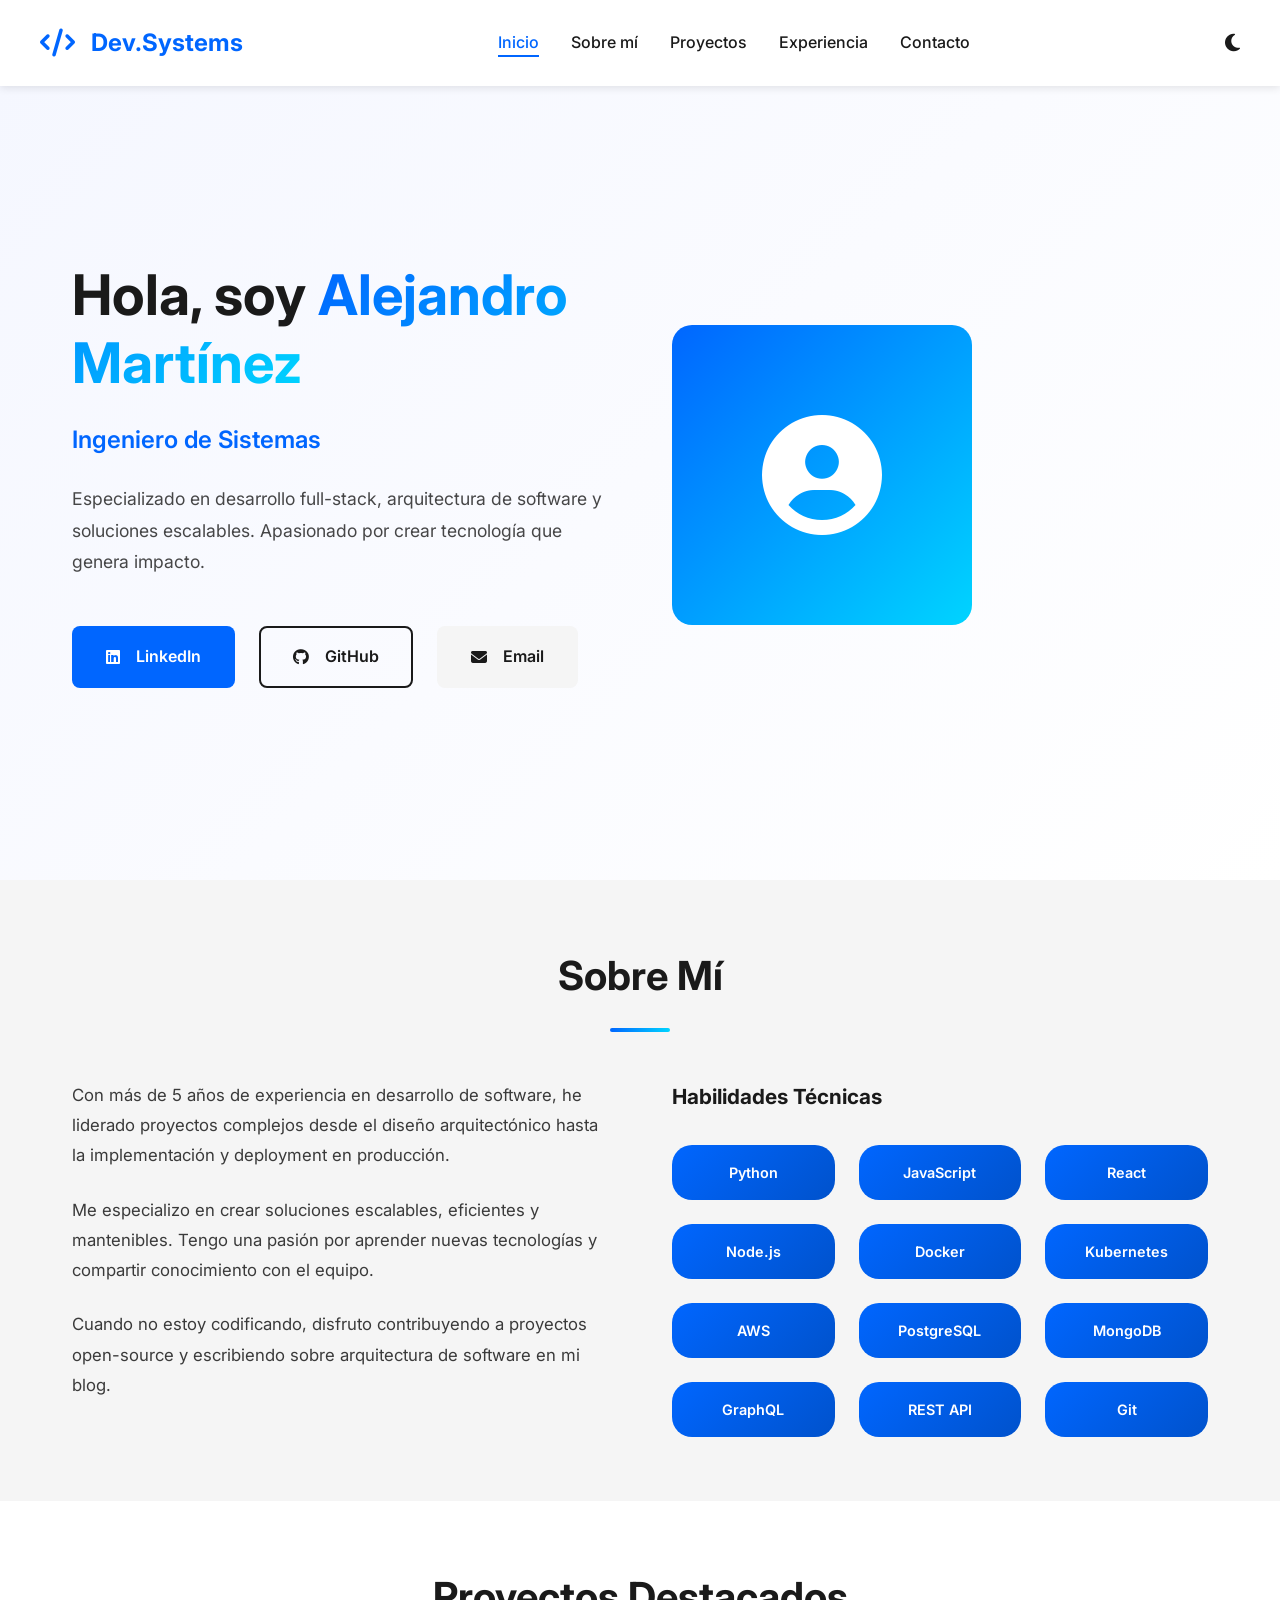
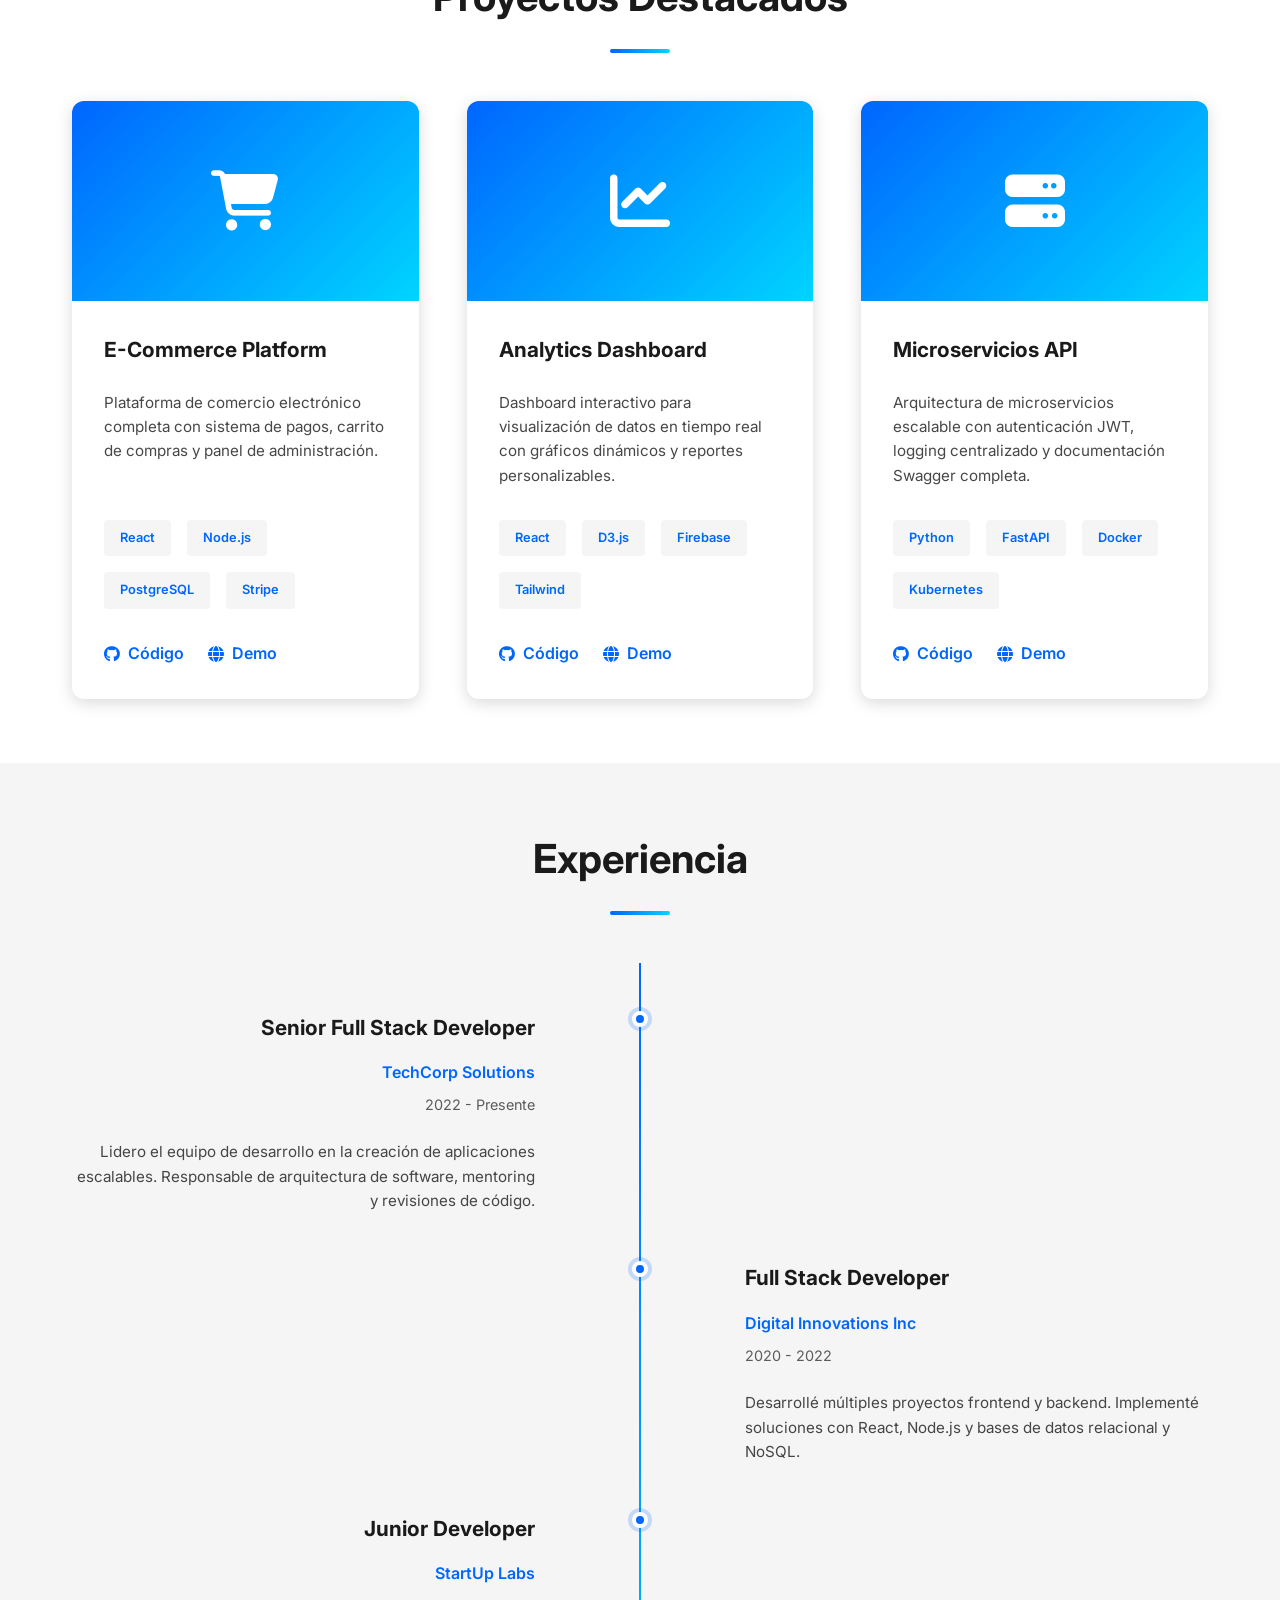
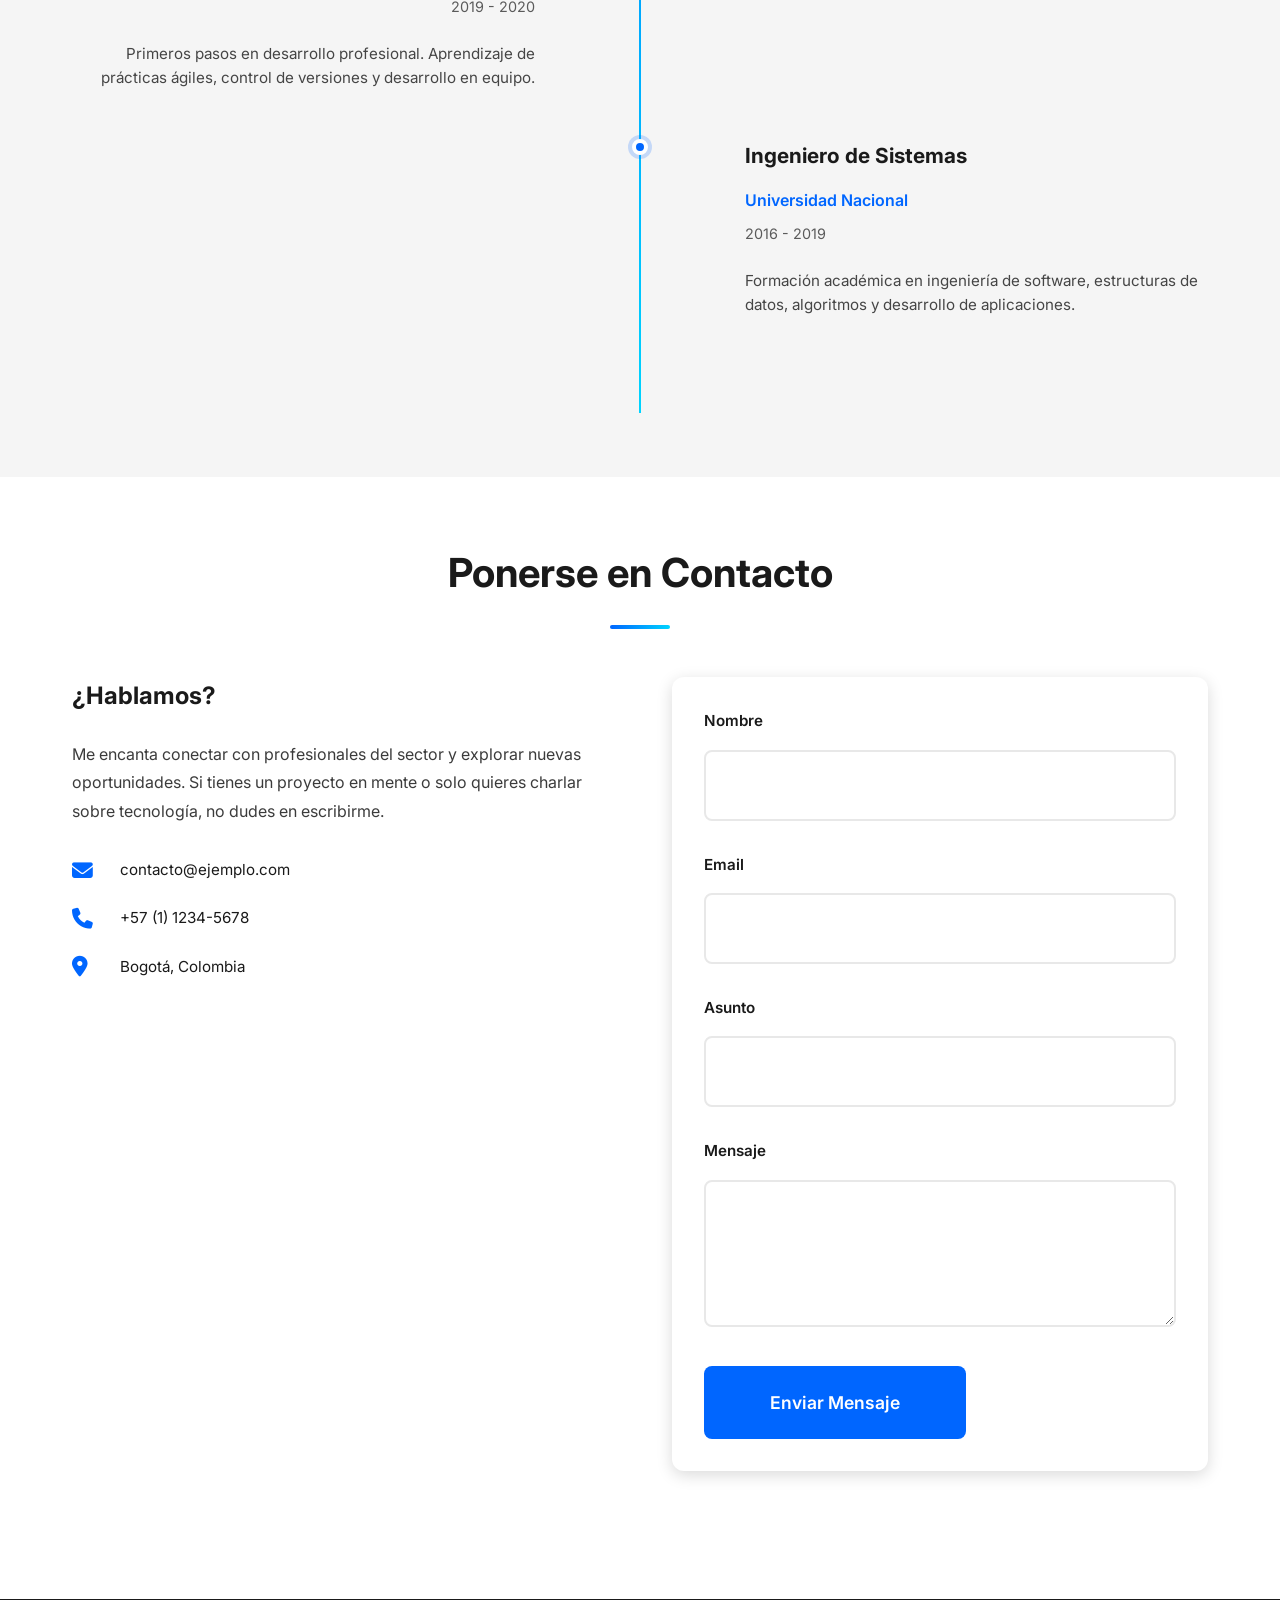
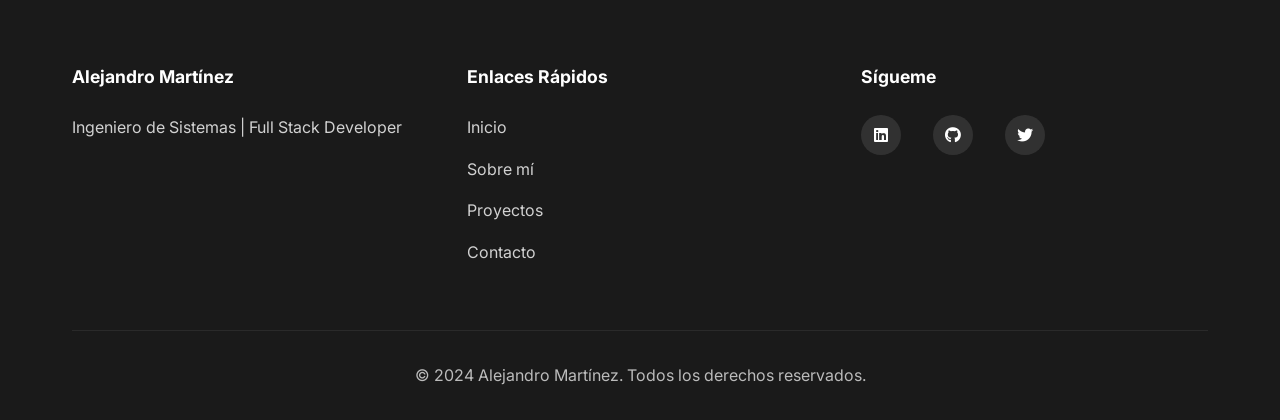
==== index.html @ 9f5e180c "Initial commit - portafolio Santiago Chilito" ====
<!DOCTYPE html>
<html lang="es">
<head>
    <meta charset="UTF-8">
    <meta name="viewport" content="width=device-width, initial-scale=1.0">
    <title>Portafolio - Ingeniero de Sistemas</title>
    
    <!-- Google Fonts -->
    <link rel="preconnect" href="https://fonts.googleapis.com">
    <link rel="preconnect" href="https://fonts.gstatic.com" crossorigin>
    <link href="https://fonts.googleapis.com/css2?family=Poppins:wght@300;400;600;700&family=Inter:wght@300;400;500;600&display=swap" rel="stylesheet">
    
    <!-- FontAwesome para iconos -->
    <link rel="stylesheet" href="https://cdnjs.cloudflare.com/ajax/libs/font-awesome/6.4.0/css/all.min.css">
    
    <!-- Estilos personalizados -->
    <link rel="stylesheet" href="styles.css">
</head>
<body>
    <!-- ============ NAVBAR ============ -->
    <nav class="navbar">
        <div class="container navbar-container">
            <div class="logo">
                <i class="fas fa-code"></i>
                <span>Dev.Systems</span>
            </div>
            
            <!-- Menu de navegación -->
            <ul class="nav-menu">
                <li><a href="#home" class="nav-link">Inicio</a></li>
                <li><a href="#about" class="nav-link">Sobre mí</a></li>
                <li><a href="#projects" class="nav-link">Proyectos</a></li>
                <li><a href="#experience" class="nav-link">Experiencia</a></li>
                <li><a href="#contact" class="nav-link">Contacto</a></li>
            </ul>
            
            <!-- Toggle Dark Mode y Menu Hamburguesa -->
            <div class="nav-actions">
                <button class="dark-mode-toggle" id="darkModeToggle" aria-label="Toggle dark mode">
                    <i class="fas fa-moon"></i>
                </button>
                <button class="hamburger" id="hamburger" aria-label="Toggle menu">
                    <span></span>
                    <span></span>
                    <span></span>
                </button>
            </div>
        </div>
    </nav>

    <!-- ============ HERO SECTION ============ -->
    <section id="home" class="hero">
        <div class="container hero-content">
            <div class="hero-text">
                <h1 class="hero-title">
                    Hola, soy <span class="highlight">Alejandro Martínez</span>
                </h1>
                <p class="hero-subtitle">Ingeniero de Sistemas</p>
                <p class="hero-description">
                    Especializado en desarrollo full-stack, arquitectura de software y soluciones escalables. 
                    Apasionado por crear tecnología que genera impacto.
                </p>
                
                <!-- Botones de contacto -->
                <div class="hero-buttons">
                    <a href="https://linkedin.com" target="_blank" class="btn btn-primary">
                        <i class="fab fa-linkedin"></i> LinkedIn
                    </a>
                    <a href="https://github.com" target="_blank" class="btn btn-secondary">
                        <i class="fab fa-github"></i> GitHub
                    </a>
                    <a href="mailto:contacto@ejemplo.com" class="btn btn-tertiary">
                        <i class="fas fa-envelope"></i> Email
                    </a>
                </div>
            </div>
            
            <div class="hero-image">
                <div class="avatar-placeholder">
                    <i class="fas fa-user-circle"></i>
                </div>
            </div>
        </div>
    </section>

    <!-- ============ SOBRE MÍ ============ -->
    <section id="about" class="about">
        <div class="container">
            <h2 class="section-title">Sobre Mí</h2>
            
            <div class="about-content">
                <div class="about-text">
                    <p>
                        Con más de 5 años de experiencia en desarrollo de software, he liderado proyectos 
                        complejos desde el diseño arquitectónico hasta la implementación y deployment en producción.
                    </p>
                    <p>
                        Me especializo en crear soluciones escalables, eficientes y mantenibles. Tengo una 
                        pasión por aprender nuevas tecnologías y compartir conocimiento con el equipo.
                    </p>
                    <p>
                        Cuando no estoy codificando, disfruto contribuyendo a proyectos open-source y 
                        escribiendo sobre arquitectura de software en mi blog.
                    </p>
                </div>
                
                <!-- Habilidades técnicas -->
                <div class="skills-section">
                    <h3>Habilidades Técnicas</h3>
                    <div class="skills-grid">
                        <div class="skill-tag">Python</div>
                        <div class="skill-tag">JavaScript</div>
                        <div class="skill-tag">React</div>
                        <div class="skill-tag">Node.js</div>
                        <div class="skill-tag">Docker</div>
                        <div class="skill-tag">Kubernetes</div>
                        <div class="skill-tag">AWS</div>
                        <div class="skill-tag">PostgreSQL</div>
                        <div class="skill-tag">MongoDB</div>
                        <div class="skill-tag">GraphQL</div>
                        <div class="skill-tag">REST API</div>
                        <div class="skill-tag">Git</div>
                    </div>
                </div>
            </div>
        </div>
    </section>

    <!-- ============ PROYECTOS ============ -->
    <section id="projects" class="projects">
        <div class="container">
            <h2 class="section-title">Proyectos Destacados</h2>
            
            <div class="projects-grid">
                <!-- Proyecto 1 -->
                <article class="project-card">
                    <div class="project-image">
                        <div class="project-placeholder">
                            <i class="fas fa-shopping-cart"></i>
                        </div>
                    </div>
                    <div class="project-info">
                        <h3 class="project-title">E-Commerce Platform</h3>
                        <p class="project-description">
                            Plataforma de comercio electrónico completa con sistema de pagos, 
                            carrito de compras y panel de administración.
                        </p>
                        <div class="project-tech">
                            <span class="tech-badge">React</span>
                            <span class="tech-badge">Node.js</span>
                            <span class="tech-badge">PostgreSQL</span>
                            <span class="tech-badge">Stripe</span>
                        </div>
                        <div class="project-links">
                            <a href="https://github.com" target="_blank" class="project-link">
                                <i class="fab fa-github"></i> Código
                            </a>
                            <a href="#" target="_blank" class="project-link">
                                <i class="fas fa-globe"></i> Demo
                            </a>
                        </div>
                    </div>
                </article>

                <!-- Proyecto 2 -->
                <article class="project-card">
                    <div class="project-image">
                        <div class="project-placeholder">
                            <i class="fas fa-chart-line"></i>
                        </div>
                    </div>
                    <div class="project-info">
                        <h3 class="project-title">Analytics Dashboard</h3>
                        <p class="project-description">
                            Dashboard interactivo para visualización de datos en tiempo real 
                            con gráficos dinámicos y reportes personalizables.
                        </p>
                        <div class="project-tech">
                            <span class="tech-badge">React</span>
                            <span class="tech-badge">D3.js</span>
                            <span class="tech-badge">Firebase</span>
                            <span class="tech-badge">Tailwind</span>
                        </div>
                        <div class="project-links">
                            <a href="https://github.com" target="_blank" class="project-link">
                                <i class="fab fa-github"></i> Código
                            </a>
                            <a href="#" target="_blank" class="project-link">
                                <i class="fas fa-globe"></i> Demo
                            </a>
                        </div>
                    </div>
                </article>

                <!-- Proyecto 3 -->
                <article class="project-card">
                    <div class="project-image">
                        <div class="project-placeholder">
                            <i class="fas fa-server"></i>
                        </div>
                    </div>
                    <div class="project-info">
                        <h3 class="project-title">Microservicios API</h3>
                        <p class="project-description">
                            Arquitectura de microservicios escalable con autenticación JWT, 
                            logging centralizado y documentación Swagger completa.
                        </p>
                        <div class="project-tech">
                            <span class="tech-badge">Python</span>
                            <span class="tech-badge">FastAPI</span>
                            <span class="tech-badge">Docker</span>
                            <span class="tech-badge">Kubernetes</span>
                        </div>
                        <div class="project-links">
                            <a href="https://github.com" target="_blank" class="project-link">
                                <i class="fab fa-github"></i> Código
                            </a>
                            <a href="#" target="_blank" class="project-link">
                                <i class="fas fa-globe"></i> Demo
                            </a>
                        </div>
                    </div>
                </article>
            </div>
        </div>
    </section>

    <!-- ============ EXPERIENCIA ============ -->
    <section id="experience" class="experience">
        <div class="container">
            <h2 class="section-title">Experiencia</h2>
            
            <div class="timeline">
                <!-- Experiencia 1 -->
                <div class="timeline-item">
                    <div class="timeline-marker"></div>
                    <div class="timeline-content">
                        <h3 class="timeline-title">Senior Full Stack Developer</h3>
                        <p class="timeline-company">TechCorp Solutions</p>
                        <p class="timeline-period">2022 - Presente</p>
                        <p class="timeline-description">
                            Lidero el equipo de desarrollo en la creación de aplicaciones escalables. 
                            Responsable de arquitectura de software, mentoring y revisiones de código.
                        </p>
                    </div>
                </div>

                <!-- Experiencia 2 -->
                <div class="timeline-item">
                    <div class="timeline-marker"></div>
                    <div class="timeline-content">
                        <h3 class="timeline-title">Full Stack Developer</h3>
                        <p class="timeline-company">Digital Innovations Inc</p>
                        <p class="timeline-period">2020 - 2022</p>
                        <p class="timeline-description">
                            Desarrollé múltiples proyectos frontend y backend. Implementé soluciones 
                            con React, Node.js y bases de datos relacional y NoSQL.
                        </p>
                    </div>
                </div>

                <!-- Experiencia 3 -->
                <div class="timeline-item">
                    <div class="timeline-marker"></div>
                    <div class="timeline-content">
                        <h3 class="timeline-title">Junior Developer</h3>
                        <p class="timeline-company">StartUp Labs</p>
                        <p class="timeline-period">2019 - 2020</p>
                        <p class="timeline-description">
                            Primeros pasos en desarrollo profesional. Aprendizaje de prácticas 
                            ágiles, control de versiones y desarrollo en equipo.
                        </p>
                    </div>
                </div>

                <!-- Experiencia 4 (Educación) -->
                <div class="timeline-item">
                    <div class="timeline-marker"></div>
                    <div class="timeline-content">
                        <h3 class="timeline-title">Ingeniero de Sistemas</h3>
                        <p class="timeline-company">Universidad Nacional</p>
                        <p class="timeline-period">2016 - 2019</p>
                        <p class="timeline-description">
                            Formación académica en ingeniería de software, estructuras de datos, 
                            algoritmos y desarrollo de aplicaciones.
                        </p>
                    </div>
                </div>
            </div>
        </div>
    </section>

    <!-- ============ CONTACTO ============ -->
    <section id="contact" class="contact">
        <div class="container">
            <h2 class="section-title">Ponerse en Contacto</h2>
            
            <div class="contact-content">
                <div class="contact-info">
                    <h3>¿Hablamos?</h3>
                    <p>
                        Me encanta conectar con profesionales del sector y explorar nuevas oportunidades. 
                        Si tienes un proyecto en mente o solo quieres charlar sobre tecnología, 
                        no dudes en escribirme.
                    </p>
                    
                    <div class="contact-details">
                        <div class="contact-item">
                            <i class="fas fa-envelope"></i>
                            <span>contacto@ejemplo.com</span>
                        </div>
                        <div class="contact-item">
                            <i class="fas fa-phone"></i>
                            <span>+57 (1) 1234-5678</span>
                        </div>
                        <div class="contact-item">
                            <i class="fas fa-map-marker-alt"></i>
                            <span>Bogotá, Colombia</span>
                        </div>
                    </div>
                </div>

                <!-- Formulario de contacto -->
                <form class="contact-form" id="contactForm">
                    <div class="form-group">
                        <label for="name">Nombre</label>
                        <input type="text" id="name" name="name" required>
                    </div>

                    <div class="form-group">
                        <label for="email">Email</label>
                        <input type="email" id="email" name="email" required>
                    </div>

                    <div class="form-group">
                        <label for="subject">Asunto</label>
                        <input type="text" id="subject" name="subject" required>
                    </div>

                    <div class="form-group">
                        <label for="message">Mensaje</label>
                        <textarea id="message" name="message" rows="5" required></textarea>
                    </div>

                    <button type="submit" class="btn btn-primary btn-large">Enviar Mensaje</button>
                    <p class="form-message" id="formMessage"></p>
                </form>
            </div>
        </div>
    </section>

    <!-- ============ FOOTER ============ -->
    <footer class="footer">
        <div class="container">
            <div class="footer-content">
                <div class="footer-section">
                    <h4>Alejandro Martínez</h4>
                    <p>Ingeniero de Sistemas | Full Stack Developer</p>
                </div>

                <div class="footer-section">
                    <h4>Enlaces Rápidos</h4>
                    <ul>
                        <li><a href="#home">Inicio</a></li>
                        <li><a href="#about">Sobre mí</a></li>
                        <li><a href="#projects">Proyectos</a></li>
                        <li><a href="#contact">Contacto</a></li>
                    </ul>
                </div>

                <div class="footer-section">
                    <h4>Sígueme</h4>
                    <div class="social-links">
                        <a href="https://linkedin.com" target="_blank" aria-label="LinkedIn">
                            <i class="fab fa-linkedin"></i>
                        </a>
                        <a href="https://github.com" target="_blank" aria-label="GitHub">
                            <i class="fab fa-github"></i>
                        </a>
                        <a href="https://twitter.com" target="_blank" aria-label="Twitter">
                            <i class="fab fa-twitter"></i>
                        </a>
                    </div>
                </div>
            </div>

            <div class="footer-bottom">
                <p>&copy; 2024 Alejandro Martínez. Todos los derechos reservados.</p>
            </div>
        </div>
    </footer>

    <!-- Scripts -->
    <script src="script.js"></script>
</body>
</html>
---- styles.css ----
/* ============================================
   VARIABLES Y RESET GENERAL
   ============================================ */

:root {
    /* Colores principales */
    --primary-color: #0066FF;
    --primary-dark: #0052CC;
    --secondary-color: #1A1A1A;
    --accent-color: #00D4FF;
    
    /* Colores neutros */
    --light-bg: #FFFFFF;
    --light-text: #1A1A1A;
    --light-border: #E8E8E8;
    --light-hover: #F5F5F5;
    
    /* Dark mode */
    --dark-bg: #0D0D0D;
    --dark-text: #FFFFFF;
    --dark-border: #2A2A2A;
    --dark-hover: #1A1A1A;
    
    /* Espaciado */
    --spacing-xs: 0.5rem;
    --spacing-sm: 1rem;
    --spacing-md: 1.5rem;
    --spacing-lg: 2rem;
    --spacing-xl: 3rem;
    --spacing-xxl: 4rem;
    
    /* Tipografía */
    --font-primary: 'Poppins', sans-serif;
    --font-secondary: 'Inter', sans-serif;
    
    /* Sombras */
    --shadow-sm: 0 2px 8px rgba(0, 0, 0, 0.1);
    --shadow-md: 0 4px 16px rgba(0, 0, 0, 0.15);
    --shadow-lg: 0 8px 32px rgba(0, 0, 0, 0.2);
    
    /* Transiciones */
    --transition-fast: 200ms ease-in-out;
    --transition-normal: 300ms ease-in-out;
    --transition-slow: 500ms ease-in-out;
}

/* Dark mode - variables actualizadas */
body.dark-mode {
    --light-bg: var(--dark-bg);
    --light-text: var(--dark-text);
    --light-border: var(--dark-border);
    --light-hover: var(--dark-hover);
}

* {
    margin: 0;
    padding: 0;
    box-sizing: border-box;
}

html {
    scroll-behavior: smooth;
}

body {
    font-family: var(--font-secondary);
    background-color: var(--light-bg);
    color: var(--light-text);
    transition: background-color var(--transition-normal), color var(--transition-normal);
    line-height: 1.6;
}

/* Container utilidad */
.container {
    max-width: 1200px;
    margin: 0 auto;
    padding: 0 var(--spacing-lg);
}

/* ============================================
   NAVBAR
   ============================================ */

.navbar {
    position: fixed;
    top: 0;
    width: 100%;
    background-color: rgba(255, 255, 255, 0.95);
    backdrop-filter: blur(10px);
    box-shadow: var(--shadow-sm);
    z-index: 1000;
    transition: all var(--transition-normal);
}

body.dark-mode .navbar {
    background-color: rgba(13, 13, 13, 0.95);
}

.navbar-container {
    display: flex;
    justify-content: space-between;
    align-items: center;
    padding: var(--spacing-md) 0;
}

.logo {
    display: flex;
    align-items: center;
    gap: var(--spacing-sm);
    font-size: 1.5rem;
    font-weight: 700;
    color: var(--primary-color);
    text-decoration: none;
    transition: transform var(--transition-fast);
}

.logo:hover {
    transform: scale(1.05);
}

.logo i {
    font-size: 1.75rem;
}

.nav-menu {
    display: flex;
    gap: var(--spacing-lg);
    list-style: none;
}

.nav-link {
    color: var(--light-text);
    text-decoration: none;
    font-weight: 500;
    position: relative;
    transition: color var(--transition-fast);
}

.nav-link::after {
    content: '';
    position: absolute;
    bottom: -5px;
    left: 0;
    width: 0;
    height: 2px;
    background-color: var(--primary-color);
    transition: width var(--transition-fast);
}

.nav-link:hover {
    color: var(--primary-color);
}

.nav-link:hover::after {
    width: 100%;
}

.nav-actions {
    display: flex;
    gap: var(--spacing-md);
    align-items: center;
}

/* Dark mode toggle button */
.dark-mode-toggle {
    background: none;
    border: none;
    font-size: 1.25rem;
    color: var(--light-text);
    cursor: pointer;
    transition: transform var(--transition-fast);
    display: flex;
    align-items: center;
}

.dark-mode-toggle:hover {
    transform: rotate(20deg);
    color: var(--primary-color);
}

/* Hamburger menu - oculto por defecto */
.hamburger {
    display: none;
    flex-direction: column;
    background: none;
    border: none;
    cursor: pointer;
    gap: 5px;
}

.hamburger span {
    width: 25px;
    height: 3px;
    background-color: var(--light-text);
    border-radius: 2px;
    transition: all var(--transition-normal);
}

/* Responsive navbar */
@media (max-width: 768px) {
    .nav-menu {
        position: absolute;
        top: 70px;
        left: 0;
        width: 100%;
        background-color: var(--light-bg);
        flex-direction: column;
        gap: 0;
        padding: var(--spacing-md) 0;
        max-height: 0;
        overflow: hidden;
        transition: max-height var(--transition-normal);
    }

    .nav-menu.active {
        max-height: 300px;
        border-bottom: 1px solid var(--light-border);
    }

    .nav-link {
        padding: var(--spacing-md) var(--spacing-lg);
        display: block;
    }

    .hamburger {
        display: flex;
    }

    .hamburger.active span:nth-child(1) {
        transform: rotate(45deg) translate(8px, 8px);
    }

    .hamburger.active span:nth-child(2) {
        opacity: 0;
    }

    .hamburger.active span:nth-child(3) {
        transform: rotate(-45deg) translate(7px, -7px);
    }
}

/* ============================================
   HERO SECTION
   ============================================ */

.hero {
    margin-top: 70px;
    padding: var(--spacing-xxl) var(--spacing-lg);
    background: linear-gradient(135deg, #F5F7FF 0%, #FFF 100%);
    min-height: 90vh;
    display: flex;
    align-items: center;
}

body.dark-mode .hero {
    background: linear-gradient(135deg, #0D0D0D 0%, #1A1A1A 100%);
}

.hero-content {
    display: grid;
    grid-template-columns: 1fr 1fr;
    gap: var(--spacing-xxl);
    align-items: center;
}

.hero-title {
    font-size: 3.5rem;
    font-weight: 700;
    margin-bottom: var(--spacing-md);
    line-height: 1.2;
}

.highlight {
    background: linear-gradient(135deg, var(--primary-color) 0%, var(--accent-color) 100%);
    -webkit-background-clip: text;
    -webkit-text-fill-color: transparent;
    background-clip: text;
    animation: gradientShift 3s ease infinite;
}

@keyframes gradientShift {
    0%, 100% { filter: hue-rotate(0deg); }
    50% { filter: hue-rotate(10deg); }
}

.hero-subtitle {
    font-size: 1.5rem;
    color: var(--primary-color);
    font-weight: 600;
    margin-bottom: var(--spacing-md);
}

.hero-description {
    font-size: 1.1rem;
    color: var(--light-text);
    margin-bottom: var(--spacing-xl);
    line-height: 1.8;
    opacity: 0.8;
}

.hero-buttons {
    display: flex;
    gap: var(--spacing-md);
    flex-wrap: wrap;
}

/* ============================================
   BOTONES
   ============================================ */

.btn {
    display: inline-flex;
    align-items: center;
    gap: var(--spacing-sm);
    padding: var(--spacing-sm) var(--spacing-lg);
    border: 2px solid transparent;
    border-radius: 8px;
    font-size: 1rem;
    font-weight: 600;
    cursor: pointer;
    text-decoration: none;
    transition: all var(--transition-fast);
    font-family: var(--font-secondary);
}

.btn-primary {
    background-color: var(--primary-color);
    color: white;
}

.btn-primary:hover {
    background-color: var(--primary-dark);
    transform: translateY(-2px);
    box-shadow: 0 8px 20px rgba(0, 102, 255, 0.3);
}

.btn-secondary {
    background-color: transparent;
    color: var(--light-text);
    border-color: var(--light-text);
}

.btn-secondary:hover {
    background-color: var(--light-text);
    color: var(--light-bg);
    transform: translateY(-2px);
}

.btn-tertiary {
    background-color: var(--light-hover);
    color: var(--light-text);
}

.btn-tertiary:hover {
    background-color: var(--primary-color);
    color: white;
    transform: translateY(-2px);
}

.btn-large {
    padding: var(--spacing-md) var(--spacing-xxl);
    font-size: 1.1rem;
}

/* Avatar placeholder */
.avatar-placeholder {
    width: 300px;
    height: 300px;
    background: linear-gradient(135deg, var(--primary-color) 0%, var(--accent-color) 100%);
    border-radius: 20px;
    display: flex;
    align-items: center;
    justify-content: center;
    font-size: 120px;
    color: white;
    animation: float 3s ease-in-out infinite;
}

@keyframes float {
    0%, 100% { transform: translateY(0); }
    50% { transform: translateY(-20px); }
}

/* Responsive hero */
@media (max-width: 768px) {
    .hero-content {
        grid-template-columns: 1fr;
    }

    .hero-title {
        font-size: 2rem;
    }

    .hero-subtitle {
        font-size: 1.25rem;
    }

    .hero-buttons {
        flex-direction: column;
    }

    .btn {
        width: 100%;
        justify-content: center;
    }

    .avatar-placeholder {
        width: 200px;
        height: 200px;
        font-size: 80px;
    }
}

/* ============================================
   SECCIONES GENERALES
   ============================================ */

.section-title {
    font-size: 2.5rem;
    font-weight: 700;
    margin-bottom: var(--spacing-xl);
    text-align: center;
    position: relative;
    padding-bottom: var(--spacing-md);
}

.section-title::after {
    content: '';
    position: absolute;
    bottom: 0;
    left: 50%;
    transform: translateX(-50%);
    width: 60px;
    height: 4px;
    background: linear-gradient(90deg, var(--primary-color), var(--accent-color));
    border-radius: 2px;
}

section {
    padding: var(--spacing-xxl) var(--spacing-lg);
}

/* ============================================
   ABOUT SECTION
   ============================================ */

.about {
    background-color: var(--light-hover);
}

.about-content {
    display: grid;
    grid-template-columns: 1fr 1fr;
    gap: var(--spacing-xxl);
}

.about-text p {
    margin-bottom: var(--spacing-md);
    font-size: 1.05rem;
    line-height: 1.8;
    opacity: 0.85;
}

.skills-section h3 {
    font-size: 1.3rem;
    margin-bottom: var(--spacing-lg);
}

.skills-grid {
    display: grid;
    grid-template-columns: repeat(auto-fit, minmax(120px, 1fr));
    gap: var(--spacing-md);
}

.skill-tag {
    background: linear-gradient(135deg, var(--primary-color) 0%, var(--primary-dark) 100%);
    color: white;
    padding: var(--spacing-sm) var(--spacing-md);
    border-radius: 20px;
    text-align: center;
    font-size: 0.9rem;
    font-weight: 600;
    transition: all var(--transition-fast);
    cursor: pointer;
}

.skill-tag:hover {
    transform: translateY(-3px);
    box-shadow: 0 6px 20px rgba(0, 102, 255, 0.4);
}

@media (max-width: 768px) {
    .about-content {
        grid-template-columns: 1fr;
    }

    .skills-grid {
        grid-template-columns: repeat(auto-fit, minmax(100px, 1fr));
    }
}

/* ============================================
   PROJECTS SECTION
   ============================================ */

.projects-grid {
    display: grid;
    grid-template-columns: repeat(auto-fit, minmax(300px, 1fr));
    gap: var(--spacing-xl);
}

.project-card {
    background: var(--light-bg);
    border-radius: 12px;
    overflow: hidden;
    box-shadow: var(--shadow-md);
    transition: all var(--transition-normal);
    display: flex;
    flex-direction: column;
}

.project-card:hover {
    transform: translateY(-10px);
    box-shadow: var(--shadow-lg);
}

.project-image {
    height: 200px;
    background: linear-gradient(135deg, var(--primary-color) 0%, var(--accent-color) 100%);
    display: flex;
    align-items: center;
    justify-content: center;
    overflow: hidden;
}

.project-placeholder {
    font-size: 60px;
    color: white;
}

.project-info {
    padding: var(--spacing-lg);
    flex: 1;
    display: flex;
    flex-direction: column;
}

.project-title {
    font-size: 1.3rem;
    font-weight: 700;
    margin-bottom: var(--spacing-md);
}

.project-description {
    font-size: 0.95rem;
    opacity: 0.8;
    margin-bottom: var(--spacing-lg);
    flex: 1;
}

.project-tech {
    display: flex;
    gap: var(--spacing-sm);
    margin-bottom: var(--spacing-lg);
    flex-wrap: wrap;
}

.tech-badge {
    background-color: var(--light-hover);
    color: var(--primary-color);
    padding: var(--spacing-xs) var(--spacing-sm);
    border-radius: 4px;
    font-size: 0.8rem;
    font-weight: 600;
}

.project-links {
    display: flex;
    gap: var(--spacing-md);
}

.project-link {
    display: inline-flex;
    align-items: center;
    gap: var(--spacing-xs);
    color: var(--primary-color);
    text-decoration: none;
    font-weight: 600;
    transition: all var(--transition-fast);
}

.project-link:hover {
    gap: var(--spacing-sm);
    color: var(--accent-color);
}

/* ============================================
   EXPERIENCE SECTION
   ============================================ */

.experience {
    background-color: var(--light-hover);
}

.timeline {
    position: relative;
    padding: var(--spacing-xl) 0;
}

.timeline::before {
    content: '';
    position: absolute;
    left: 50%;
    top: 0;
    bottom: 0;
    width: 2px;
    background: linear-gradient(180deg, var(--primary-color) 0%, var(--accent-color) 100%);
    transform: translateX(-50%);
}

.timeline-item {
    margin-bottom: var(--spacing-xl);
    position: relative;
}

.timeline-item:nth-child(odd) .timeline-content {
    margin-left: 0;
    margin-right: auto;
    padding-right: var(--spacing-xl);
    width: 45%;
    text-align: right;
}

.timeline-item:nth-child(even) .timeline-content {
    margin-left: auto;
    margin-right: 0;
    padding-left: var(--spacing-xl);
    width: 45%;
}

.timeline-marker {
    position: absolute;
    left: 50%;
    top: 0;
    width: 16px;
    height: 16px;
    background: var(--primary-color);
    border: 4px solid var(--light-bg);
    border-radius: 50%;
    transform: translateX(-50%);
    box-shadow: 0 0 0 4px rgba(0, 102, 255, 0.2);
}

.timeline-title {
    font-size: 1.3rem;
    font-weight: 700;
    margin-bottom: var(--spacing-sm);
}

.timeline-company {
    color: var(--primary-color);
    font-weight: 600;
    margin-bottom: var(--spacing-xs);
}

.timeline-period {
    font-size: 0.9rem;
    opacity: 0.7;
    margin-bottom: var(--spacing-md);
}

.timeline-description {
    opacity: 0.8;
    font-size: 0.95rem;
}

@media (max-width: 768px) {
    .timeline::before {
        left: 30px;
    }

    .timeline-marker {
        left: 30px;
    }

    .timeline-item:nth-child(odd) .timeline-content,
    .timeline-item:nth-child(even) .timeline-content {
        width: 100%;
        margin: 0;
        padding-left: 70px;
        text-align: left;
    }
}

/* ============================================
   CONTACT SECTION
   ============================================ */

.contact-content {
    display: grid;
    grid-template-columns: 1fr 1fr;
    gap: var(--spacing-xxl);
}

.contact-info h3 {
    font-size: 1.5rem;
    margin-bottom: var(--spacing-md);
}

.contact-info p {
    margin-bottom: var(--spacing-lg);
    opacity: 0.85;
    line-height: 1.8;
}

.contact-details {
    display: flex;
    flex-direction: column;
    gap: var(--spacing-md);
}

.contact-item {
    display: flex;
    align-items: center;
    gap: var(--spacing-md);
    font-size: 0.95rem;
}

.contact-item i {
    color: var(--primary-color);
    font-size: 1.3rem;
    width: 24px;
}

/* Formulario de contacto */
.contact-form {
    background: var(--light-bg);
    padding: var(--spacing-lg);
    border-radius: 12px;
    box-shadow: var(--shadow-md);
}

.form-group {
    margin-bottom: var(--spacing-lg);
}

.form-group label {
    display: block;
    margin-bottom: var(--spacing-sm);
    font-weight: 600;
    font-size: 0.95rem;
}

.form-group input,
.form-group textarea {
    width: 100%;
    padding: var(--spacing-md);
    border: 2px solid var(--light-border);
    border-radius: 8px;
    font-family: var(--font-secondary);
    font-size: 0.95rem;
    background-color: var(--light-bg);
    color: var(--light-text);
    transition: all var(--transition-fast);
}

.form-group input:focus,
.form-group textarea:focus {
    outline: none;
    border-color: var(--primary-color);
    box-shadow: 0 0 0 3px rgba(0, 102, 255, 0.1);
}

.form-message {
    margin-top: var(--spacing-md);
    padding: var(--spacing-md);
    border-radius: 8px;
    display: none;
    text-align: center;
}

.form-message.success {
    background-color: #D4EDDA;
    color: #155724;
    display: block;
}

.form-message.error {
    background-color: #F8D7DA;
    color: #721C24;
    display: block;
}

@media (max-width: 768px) {
    .contact-content {
        grid-template-columns: 1fr;
    }
}

/* ============================================
   FOOTER
   ============================================ */

.footer {
    background: var(--secondary-color);
    color: white;
    padding: var(--spacing-xxl) var(--spacing-lg) var(--spacing-lg);
    margin-top: var(--spacing-xxl);
}

.footer-content {
    display: grid;
    grid-template-columns: repeat(auto-fit, minmax(250px, 1fr));
    gap: var(--spacing-xl);
    margin-bottom: var(--spacing-xl);
}

.footer-section h4 {
    margin-bottom: var(--spacing-md);
    font-size: 1.1rem;
}

.footer-section p {
    opacity: 0.8;
    margin-bottom: var(--spacing-md);
}

.footer-section ul {
    list-style: none;
}

.footer-section ul li {
    margin-bottom: var(--spacing-sm);
}

.footer-section ul li a {
    color: rgba(255, 255, 255, 0.8);
    text-decoration: none;
    transition: color var(--transition-fast);
}

.footer-section ul li a:hover {
    color: var(--accent-color);
}

.social-links {
    display: flex;
    gap: var(--spacing-lg);
}

.social-links a {
    width: 40px;
    height: 40px;
    background: rgba(255, 255, 255, 0.1);
    border-radius: 50%;
    display: flex;
    align-items: center;
    justify-content: center;
    color: white;
    text-decoration: none;
    transition: all var(--transition-fast);
}

.social-links a:hover {
    background: var(--primary-color);
    transform: translateY(-3px);
}

.footer-bottom {
    text-align: center;
    padding-top: var(--spacing-lg);
    border-top: 1px solid rgba(255, 255, 255, 0.1);
    opacity: 0.7;
}

/* ============================================
   ANIMACIONES DE SCROLL
   ============================================ */

@keyframes fadeInUp {
    from {
        opacity: 0;
        transform: translateY(30px);
    }
    to {
        opacity: 1;
        transform: translateY(0);
    }
}

.fade-in-up {
    animation: fadeInUp var(--transition-normal) ease-out forwards;
}

/* ============================================
   SCROLL INDICATOR
   ============================================ */

::-webkit-scrollbar {
    width: 8px;
}

::-webkit-scrollbar-track {
    background: var(--light-hover);
}

::-webkit-scrollbar-thumb {
    background: var(--primary-color);
    border-radius: 4px;
}

::-webkit-scrollbar-thumb:hover {
    background: var(--primary-dark);
}
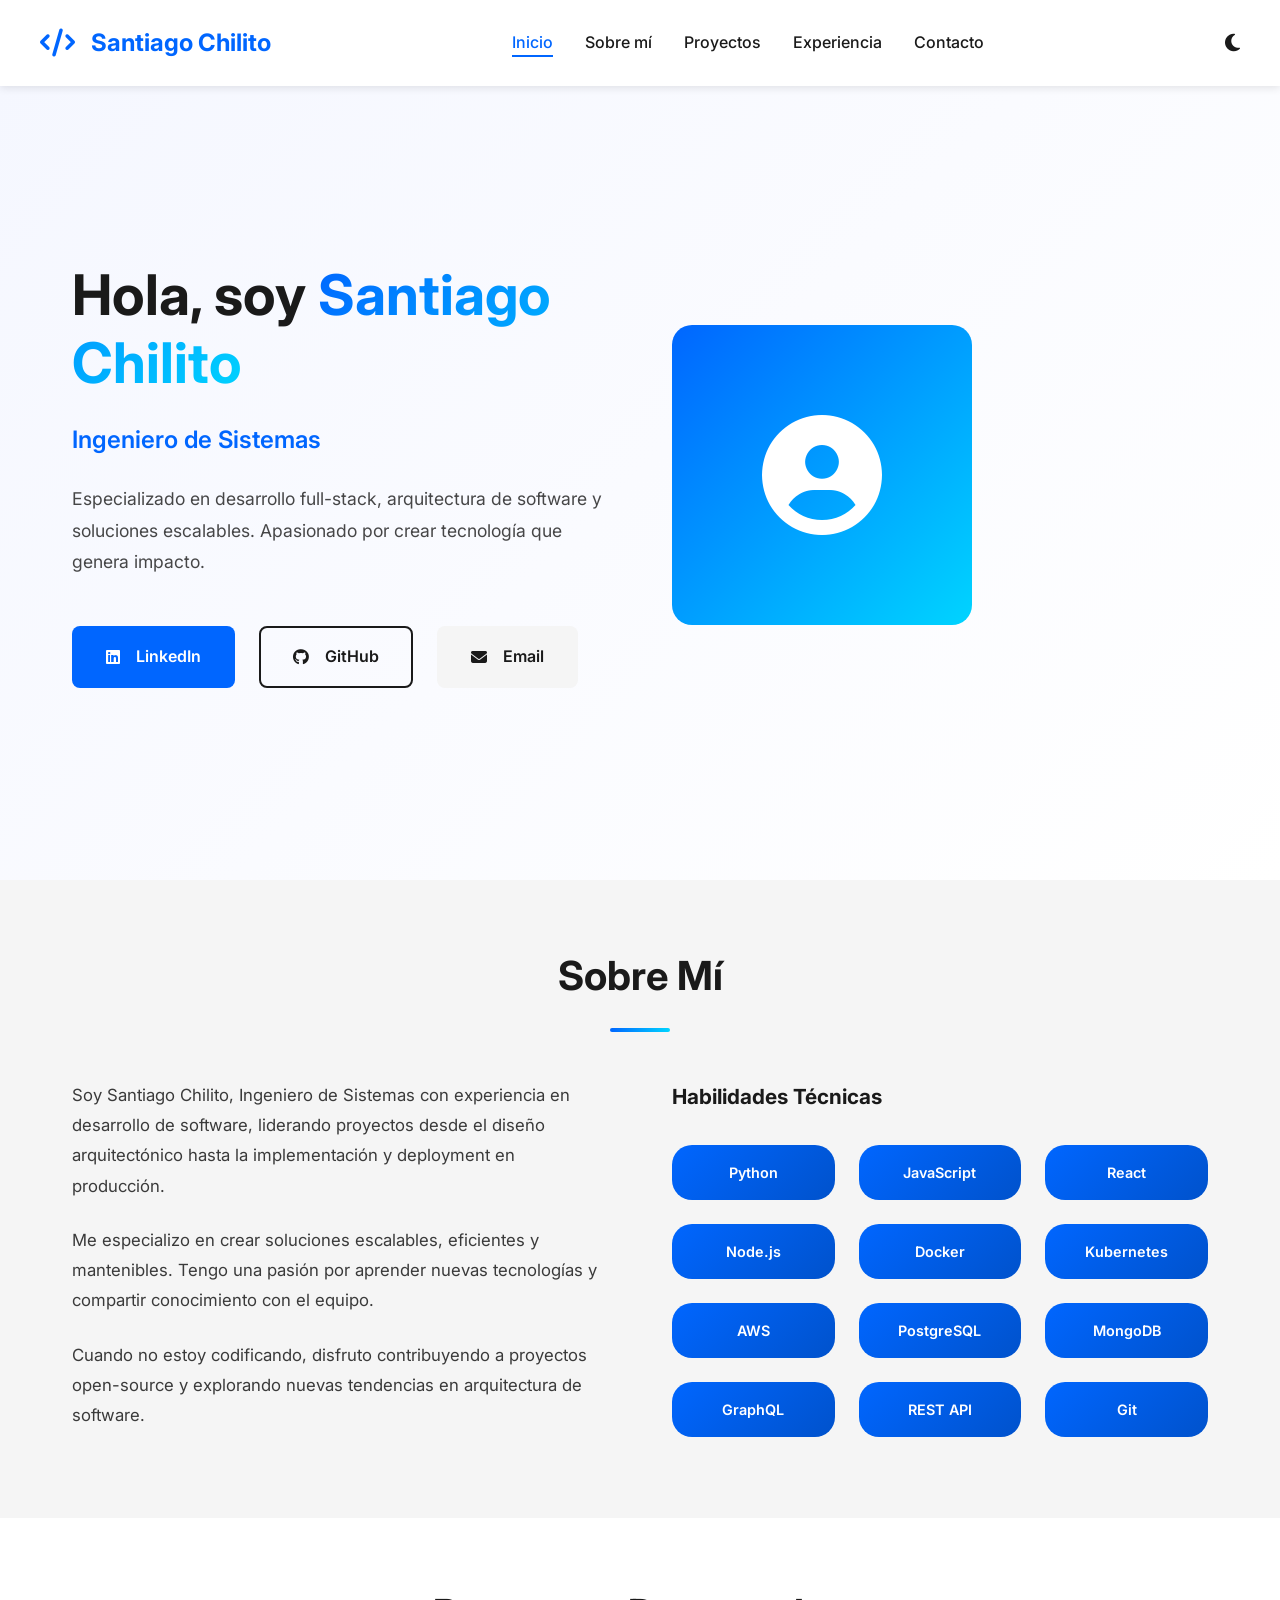
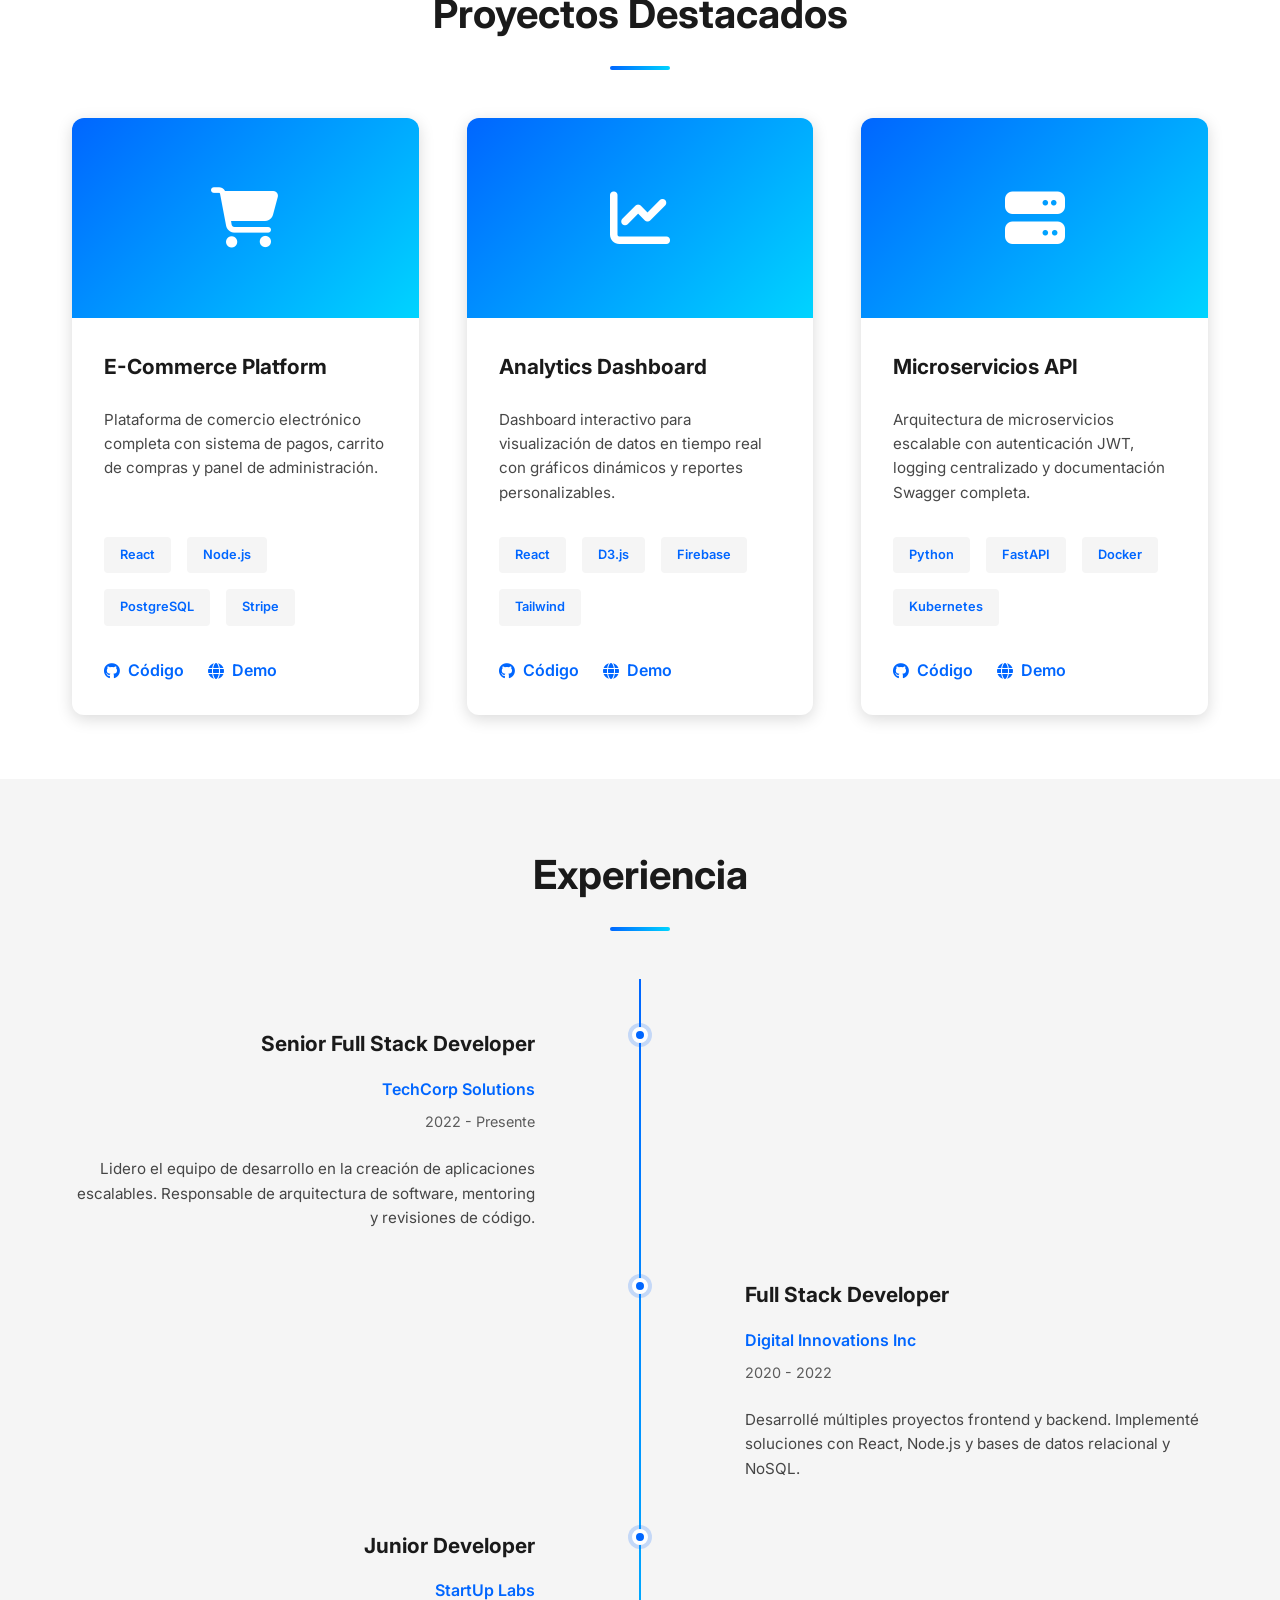
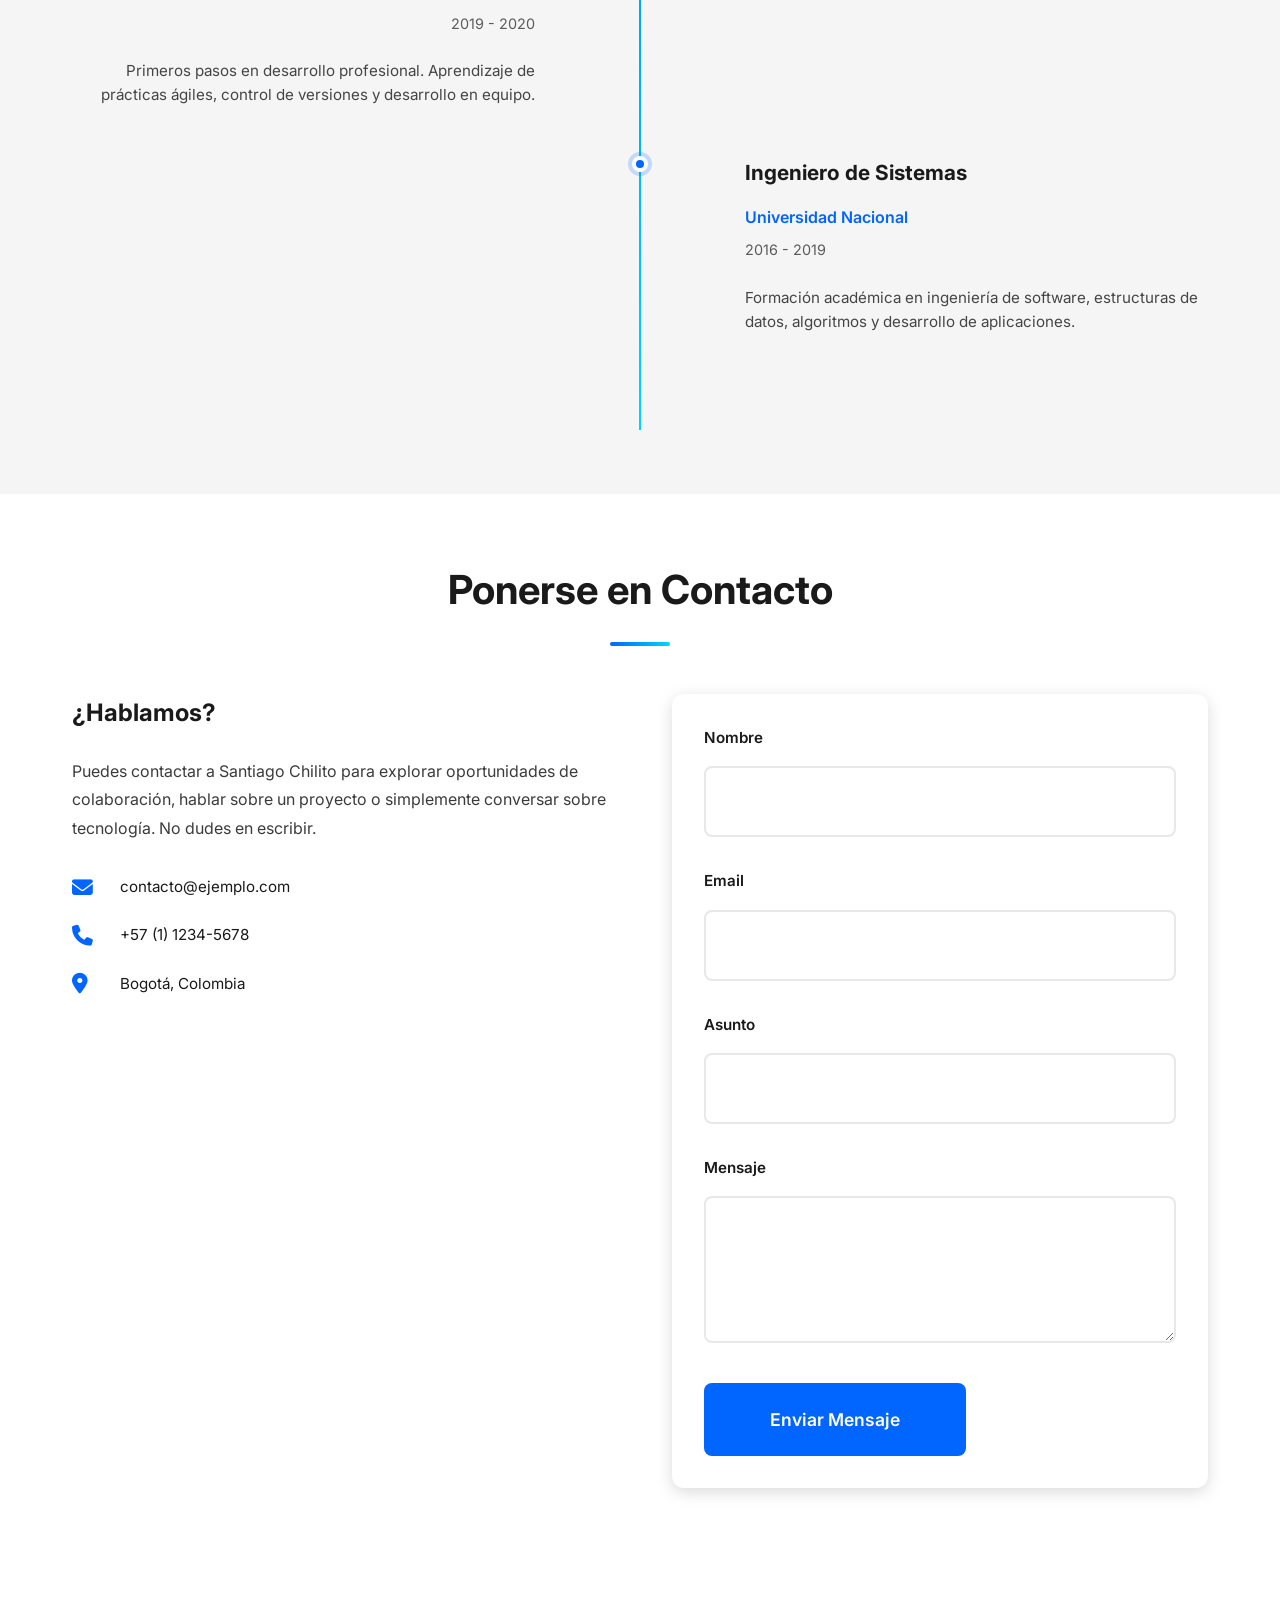
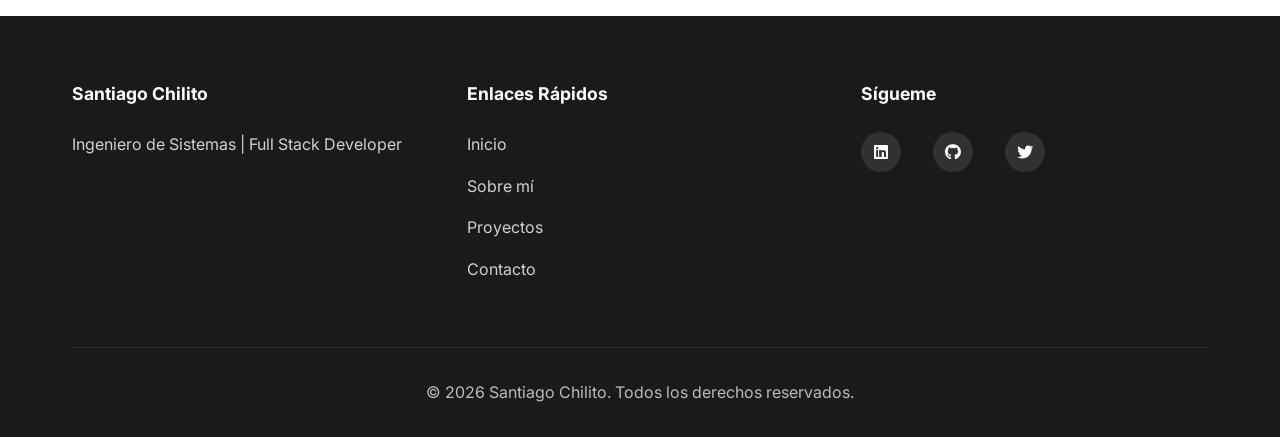
==== commit 985dd3bc: "Actualizar nombre a Santiago Chilito en todo el portafolio Reemplaza el nombre placeholder por el no" ====
--- a/index.html
+++ b/index.html
@@ -3,7 +3,8 @@
 <head>
     <meta charset="UTF-8">
     <meta name="viewport" content="width=device-width, initial-scale=1.0">
-    <title>Portafolio - Ingeniero de Sistemas</title>
+    <title>Santiago Chilito | Ingeniero de Sistemas</title>
+    <meta name="description" content="Portafolio profesional de Santiago Chilito, Ingeniero de Sistemas especializado en desarrollo full-stack y arquitectura de software escalable.">
     
     <!-- Google Fonts -->
     <link rel="preconnect" href="https://fonts.googleapis.com">
@@ -22,7 +23,7 @@
         <div class="container navbar-container">
             <div class="logo">
                 <i class="fas fa-code"></i>
-                <span>Dev.Systems</span>
+                <span>Santiago Chilito</span>
             </div>
             
             <!-- Menu de navegación -->
@@ -53,7 +54,7 @@
         <div class="container hero-content">
             <div class="hero-text">
                 <h1 class="hero-title">
-                    Hola, soy <span class="highlight">Alejandro Martínez</span>
+                    Hola, soy <span class="highlight">Santiago Chilito</span>
                 </h1>
                 <p class="hero-subtitle">Ingeniero de Sistemas</p>
                 <p class="hero-description">
@@ -91,16 +92,16 @@
             <div class="about-content">
                 <div class="about-text">
                     <p>
-                        Con más de 5 años de experiencia en desarrollo de software, he liderado proyectos 
-                        complejos desde el diseño arquitectónico hasta la implementación y deployment en producción.
+                        Soy Santiago Chilito, Ingeniero de Sistemas con experiencia en desarrollo de software,
+                        liderando proyectos desde el diseño arquitectónico hasta la implementación y deployment en producción.
                     </p>
                     <p>
-                        Me especializo en crear soluciones escalables, eficientes y mantenibles. Tengo una 
+                        Me especializo en crear soluciones escalables, eficientes y mantenibles. Tengo una
                         pasión por aprender nuevas tecnologías y compartir conocimiento con el equipo.
                     </p>
                     <p>
-                        Cuando no estoy codificando, disfruto contribuyendo a proyectos open-source y 
-                        escribiendo sobre arquitectura de software en mi blog.
+                        Cuando no estoy codificando, disfruto contribuyendo a proyectos open-source y
+                        explorando nuevas tendencias en arquitectura de software.
                     </p>
                 </div>
                 
@@ -299,9 +300,9 @@
                 <div class="contact-info">
                     <h3>¿Hablamos?</h3>
                     <p>
-                        Me encanta conectar con profesionales del sector y explorar nuevas oportunidades. 
-                        Si tienes un proyecto en mente o solo quieres charlar sobre tecnología, 
-                        no dudes en escribirme.
+                        Puedes contactar a Santiago Chilito para explorar oportunidades de colaboración,
+                        hablar sobre un proyecto o simplemente conversar sobre tecnología.
+                        No dudes en escribir.
                     </p>
                     
                     <div class="contact-details">
@@ -354,7 +355,7 @@
         <div class="container">
             <div class="footer-content">
                 <div class="footer-section">
-                    <h4>Alejandro Martínez</h4>
+                    <h4>Santiago Chilito</h4>
                     <p>Ingeniero de Sistemas | Full Stack Developer</p>
                 </div>
 
@@ -385,7 +386,7 @@
             </div>
 
             <div class="footer-bottom">
-                <p>&copy; 2024 Alejandro Martínez. Todos los derechos reservados.</p>
+                <p>&copy; 2026 Santiago Chilito. Todos los derechos reservados.</p>
             </div>
         </div>
     </footer>
